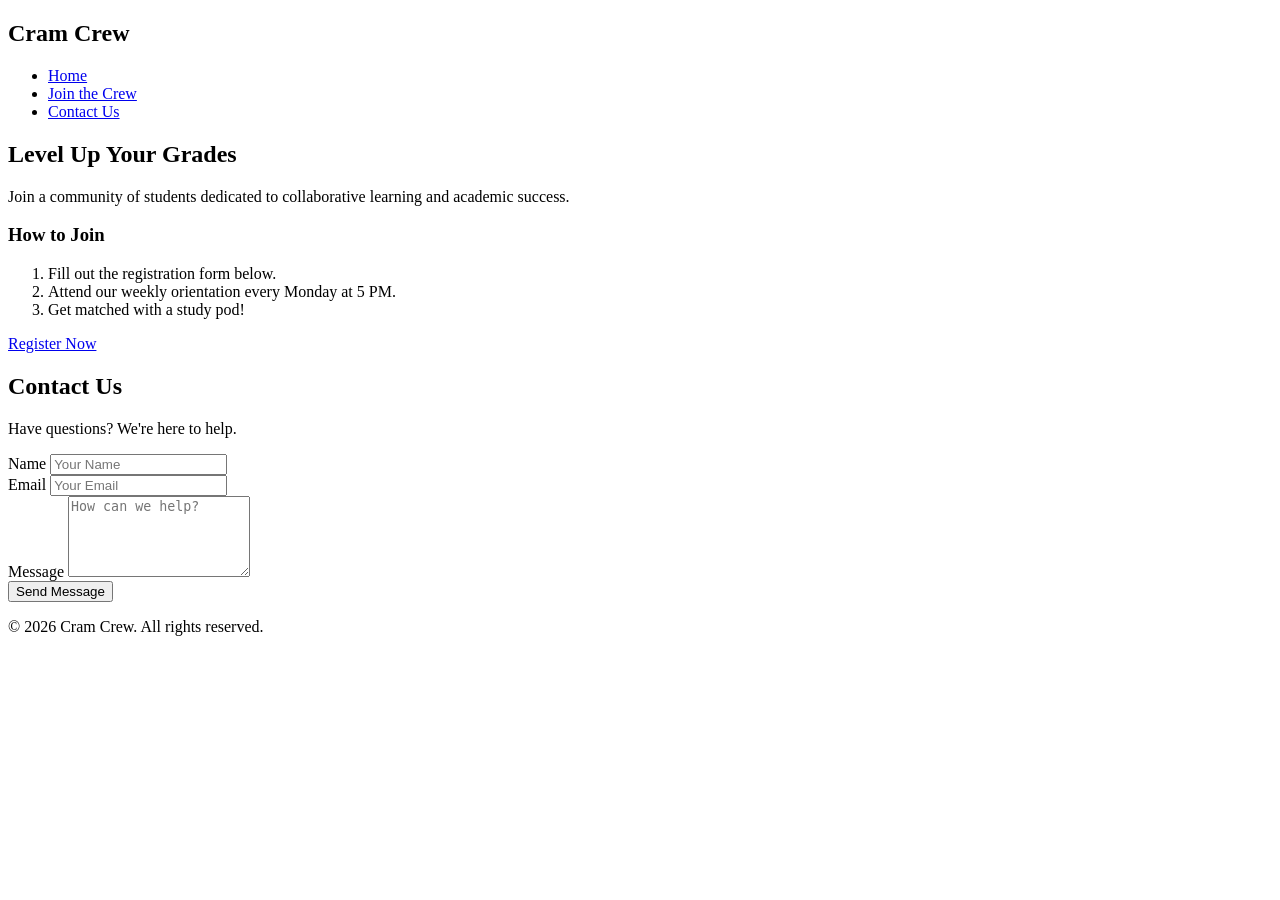
==== index.html @ 483875eb "Rename indexhtml.html to index.html" ====
<!DOCTYPE html>
<html lang="en">
<head>
    <meta charset="UTF-8">
    <meta name="viewport" content="width=device-width, initial-scale=1.0">
    <title>Cram Crew | Study Smarter Together</title>
    <link rel="stylesheet" href="style.css">
</head>
<body>

    <nav>
        <div class="container">
            <h1>Cram Crew</h1>
            <ul>
                <li><a href="#home">Home</a></li>
                <li><a href="#join">Join the Crew</a></li>
                <li><a href="#contact">Contact Us</a></li>
            </ul>
        </div>
    </nav>

    <section id="join" class="hero">
        <div class="container">
            <h2>Level Up Your Grades</h2>
            <p>Join a community of students dedicated to collaborative learning and academic success.</p>
            <div class="join-card">
                <h3>How to Join</h3>
                <ol>
                    <li>Fill out the registration form below.</li>
                    <li>Attend our weekly orientation every Monday at 5 PM.</li>
                    <li>Get matched with a study pod!</li>
                </ol>
                <a href="#" class="btn">Register Now</a>
            </div>
        </div>
    </section>

    <section id="contact" class="contact-section">
        <div class="container">
            <h2>Contact Us</h2>
            <p>Have questions? We're here to help.</p>
            
            <form class="contact-form">
                <div class="form-group">
                    <label>Name</label>
                    <input type="text" placeholder="Your Name" required>
                </div>
                <div class="form-group">
                    <label>Email</label>
                    <input type="email" placeholder="Your Email" required>
                </div>
                <div class="form-group">
                    <label>Message</label>
                    <textarea rows="5" placeholder="How can we help?"></textarea>
                </div>
                <button type="submit" class="btn">Send Message</button>
            </form>
        </div>
    </section>

    <footer>
        <p>&copy; 2026 Cram Crew. All rights reserved.</p>
    </footer>

</body>
</html>
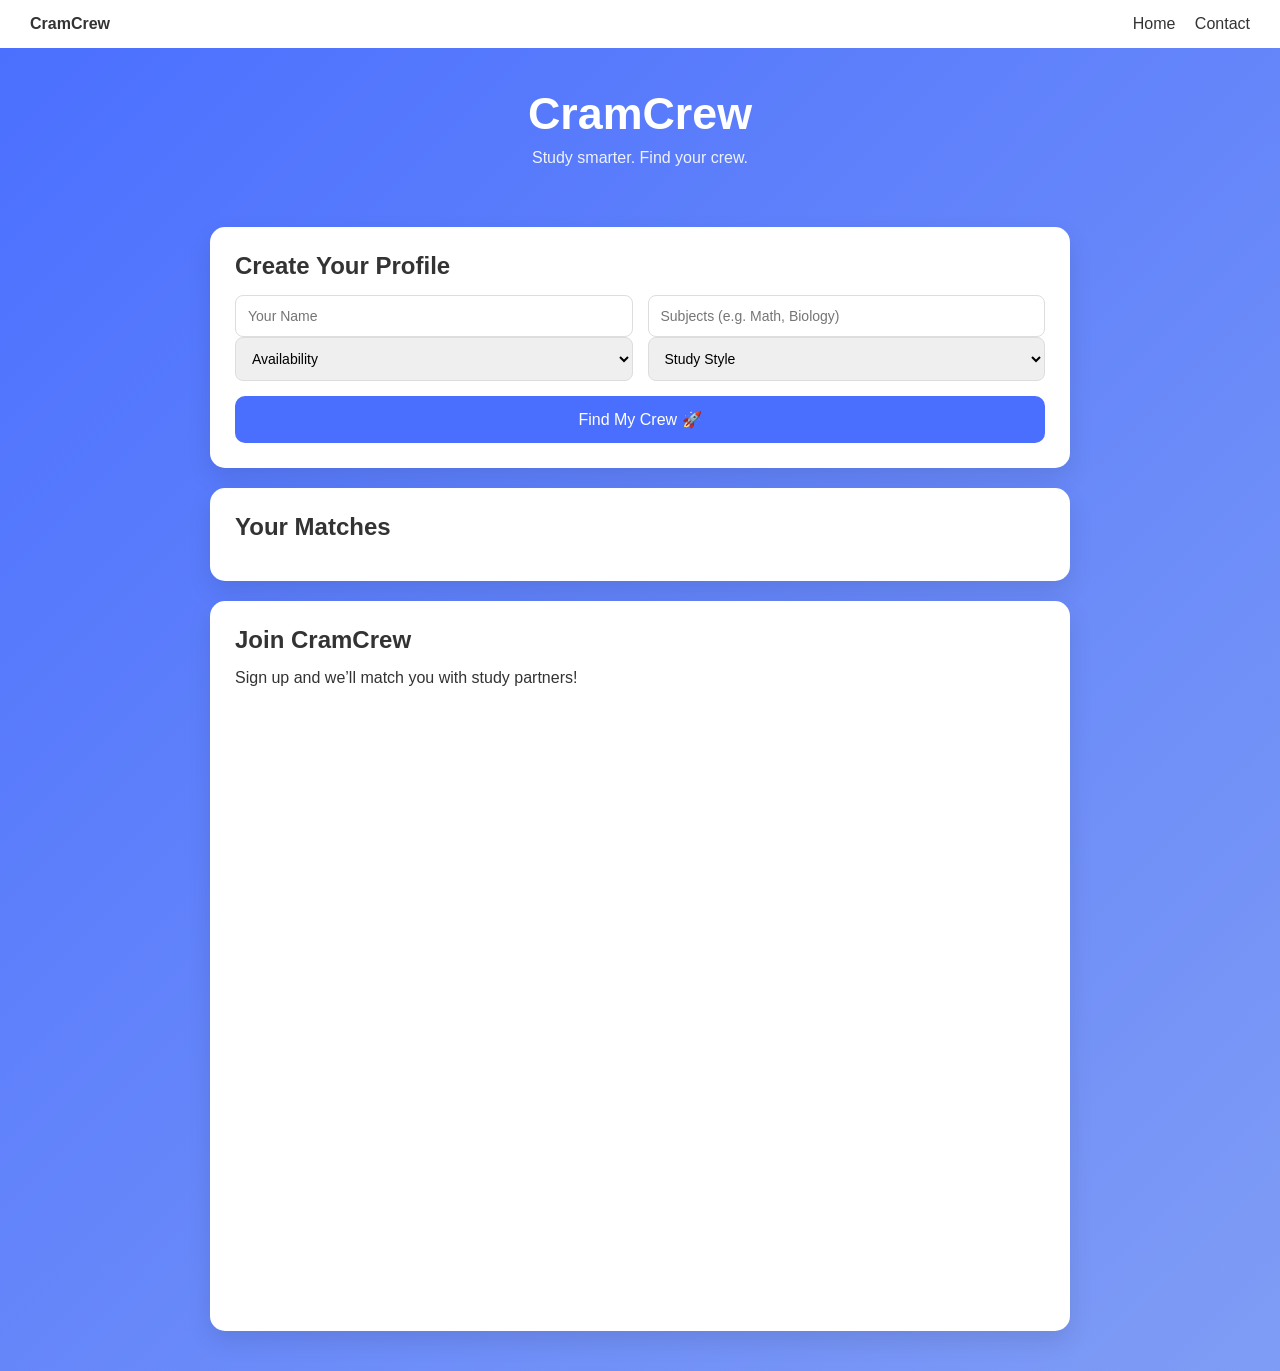
==== commit 1a73c4ad: "Update index.html" ====
--- a/index.html
+++ b/index.html
@@ -1,66 +1,226 @@
 <!DOCTYPE html>
 <html lang="en">
 <head>
-    <meta charset="UTF-8">
-    <meta name="viewport" content="width=device-width, initial-scale=1.0">
-    <title>Cram Crew | Study Smarter Together</title>
-    <link rel="stylesheet" href="style.css">
+  <meta charset="UTF-8">
+  <title>CramCrew</title>
+  <meta name="viewport" content="width=device-width, initial-scale=1.0">
+
+  <style>
+    * {
+      margin: 0;
+      padding: 0;
+      box-sizing: border-box;
+      font-family: 'Segoe UI', sans-serif;
+    }
+
+    body {
+      background: linear-gradient(135deg, #4A6FFF, #7F9CF5);
+      min-height: 100vh;
+      color: #333;
+    }
+
+    nav {
+      background: white;
+      padding: 15px 30px;
+      display: flex;
+      justify-content: space-between;
+      align-items: center;
+    }
+
+    nav a {
+      text-decoration: none;
+      margin-left: 15px;
+      color: #333;
+      font-weight: 500;
+    }
+
+    header {
+      text-align: center;
+      padding: 40px 20px;
+      color: white;
+    }
+
+    header h1 {
+      font-size: 2.8rem;
+    }
+
+    header p {
+      opacity: 0.9;
+      margin-top: 10px;
+    }
+
+    .container {
+      max-width: 900px;
+      margin: auto;
+      padding: 20px;
+    }
+
+    .card {
+      background: white;
+      border-radius: 15px;
+      padding: 25px;
+      margin-bottom: 20px;
+      box-shadow: 0 10px 25px rgba(0,0,0,0.1);
+    }
+
+    h2 {
+      margin-bottom: 15px;
+    }
+
+    .grid {
+      display: grid;
+      grid-template-columns: 1fr 1fr;
+      gap: 15px;
+    }
+
+    input, select {
+      width: 100%;
+      padding: 12px;
+      border-radius: 8px;
+      border: 1px solid #ddd;
+      font-size: 14px;
+    }
+
+    button {
+      width: 100%;
+      padding: 14px;
+      background: #4A6FFF;
+      color: white;
+      border: none;
+      border-radius: 10px;
+      font-size: 16px;
+      margin-top: 15px;
+      cursor: pointer;
+    }
+
+    button:hover {
+      background: #3b5be0;
+    }
+
+    .match-card {
+      background: #f5f7ff;
+      border-radius: 10px;
+      padding: 15px;
+      margin-top: 10px;
+      border-left: 5px solid #4A6FFF;
+    }
+
+    iframe {
+      width: 100%;
+      height: 600px;
+      border: none;
+      border-radius: 10px;
+      margin-top: 15px;
+    }
+
+    @media (max-width: 600px) {
+      .grid {
+        grid-template-columns: 1fr;
+      }
+    }
+  </style>
 </head>
+
 <body>
 
-    <nav>
-        <div class="container">
-            <h1>Cram Crew</h1>
-            <ul>
-                <li><a href="#home">Home</a></li>
-                <li><a href="#join">Join the Crew</a></li>
-                <li><a href="#contact">Contact Us</a></li>
-            </ul>
-        </div>
-    </nav>
-
-    <section id="join" class="hero">
-        <div class="container">
-            <h2>Level Up Your Grades</h2>
-            <p>Join a community of students dedicated to collaborative learning and academic success.</p>
-            <div class="join-card">
-                <h3>How to Join</h3>
-                <ol>
-                    <li>Fill out the registration form below.</li>
-                    <li>Attend our weekly orientation every Monday at 5 PM.</li>
-                    <li>Get matched with a study pod!</li>
-                </ol>
-                <a href="#" class="btn">Register Now</a>
-            </div>
-        </div>
-    </section>
-
-    <section id="contact" class="contact-section">
-        <div class="container">
-            <h2>Contact Us</h2>
-            <p>Have questions? We're here to help.</p>
-            
-            <form class="contact-form">
-                <div class="form-group">
-                    <label>Name</label>
-                    <input type="text" placeholder="Your Name" required>
-                </div>
-                <div class="form-group">
-                    <label>Email</label>
-                    <input type="email" placeholder="Your Email" required>
-                </div>
-                <div class="form-group">
-                    <label>Message</label>
-                    <textarea rows="5" placeholder="How can we help?"></textarea>
-                </div>
-                <button type="submit" class="btn">Send Message</button>
-            </form>
-        </div>
-    </section>
-
-    <footer>
-        <p>&copy; 2026 Cram Crew. All rights reserved.</p>
-    </footer>
+<!-- NAVBAR -->
+<nav>
+  <strong>CramCrew</strong>
+  <div>
+    <a href="index.html">Home</a>
+    <a href="contact.html">Contact</a>
+  </div>
+</nav>
+
+<!-- HERO -->
+<header>
+  <h1>CramCrew</h1>
+  <p>Study smarter. Find your crew.</p>
+</header>
+
+<div class="container">
+
+  <!-- PROFILE FORM -->
+  <div class="card">
+    <h2>Create Your Profile</h2>
+
+    <div class="grid">
+      <input type="text" id="name" placeholder="Your Name">
+      <input type="text" id="subjects" placeholder="Subjects (e.g. Math, Biology)">
+    </div>
+
+    <div class="grid">
+      <select id="availability">
+        <option value="">Availability</option>
+        <option>Morning</option>
+        <option>Afternoon</option>
+        <option>Evening</option>
+      </select>
+
+      <select id="style">
+        <option value="">Study Style</option>
+        <option>Quiet</option>
+        <option>Collaborative</option>
+        <option>Group</option>
+        <option>Solo</option>
+      </select>
+    </div>
+
+    <button onclick="findMatch()">Find My Crew 🚀</button>
+  </div>
+
+  <!-- MATCH RESULTS -->
+  <div class="card">
+    <h2>Your Matches</h2>
+    <div id="results"></div>
+  </div>
+
+  <!-- GOOGLE FORM SIGNUP -->
+  <div class="card">
+    <h2>Join CramCrew</h2>
+    <p>Sign up and we’ll match you with study partners!</p>
+
+    <iframe 
+      src="https://docs.google.com/forms/d/e/1FAIpQLSeMu2YCe99GbZy3Fin0Dp3nbdeV7nZCgRby3W7oGakbCK4k8g/viewform?embedded=true">
+      Loading…
+    </iframe>
+  </div>
+
+</div>
+
+<script>
+function findMatch() {
+  const name = document.getElementById("name").value;
+  const subjects = document.getElementById("subjects").value;
+  const availability = document.getElementById("availability").value;
+  const style = document.getElementById("style").value;
+
+  if (!name || !subjects || !availability || !style) {
+    alert("Please complete all fields!");
+    return;
+  }
+
+  const matches = [
+    { name: "Alex", subjects: "Math", style: "Collaborative" },
+    { name: "Jordan", subjects: "Biology", style: "Quiet" },
+    { name: "Taylor", subjects: "Chemistry", style: "Group" }
+  ];
+
+  let output = "";
+
+  matches.forEach(match => {
+    output += `
+      <div class="match-card">
+        <strong>${match.name}</strong><br>
+        📚 ${match.subjects}<br>
+        🤝 ${match.style}
+      </div>
+    `;
+  });
+
+  document.getElementById("results").innerHTML = output;
+}
+</script>
 
 </body>
 </html>
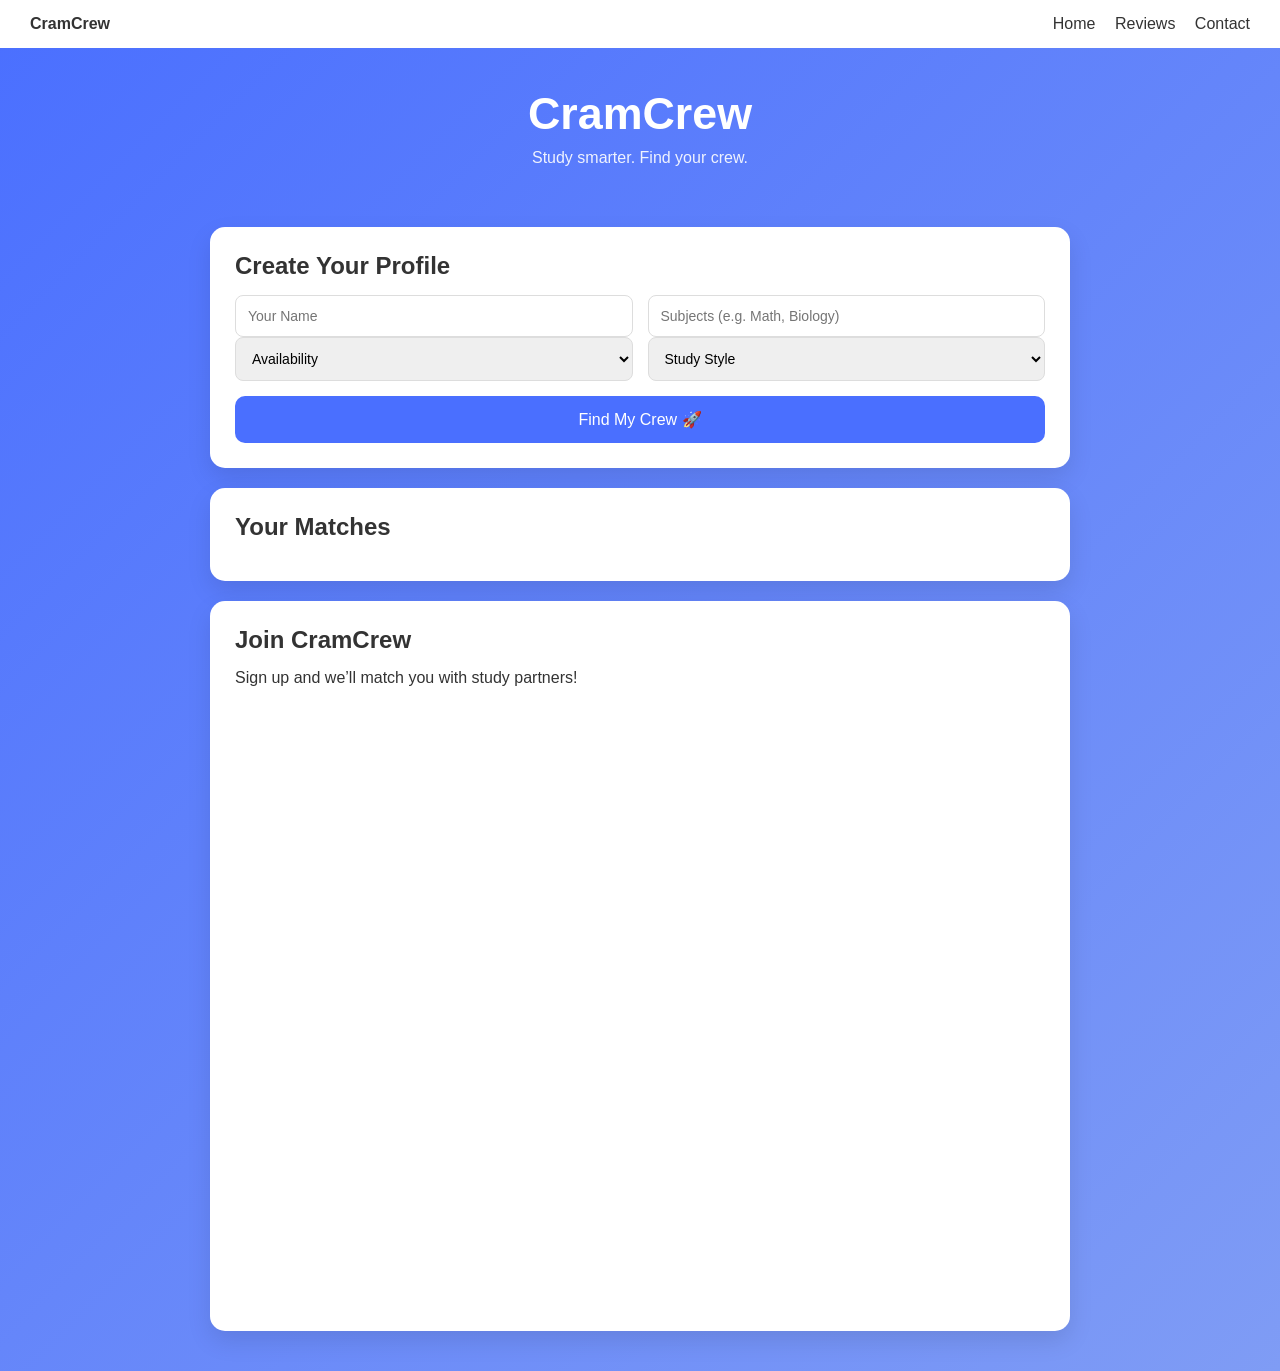
==== commit 7155afbb: "Update index.html" ====
--- a/index.html
+++ b/index.html
@@ -128,6 +128,7 @@
   <strong>CramCrew</strong>
   <div>
     <a href="index.html">Home</a>
+    <a href="reviews.html">Reviews</a>
     <a href="contact.html">Contact</a>
   </div>
 </nav>
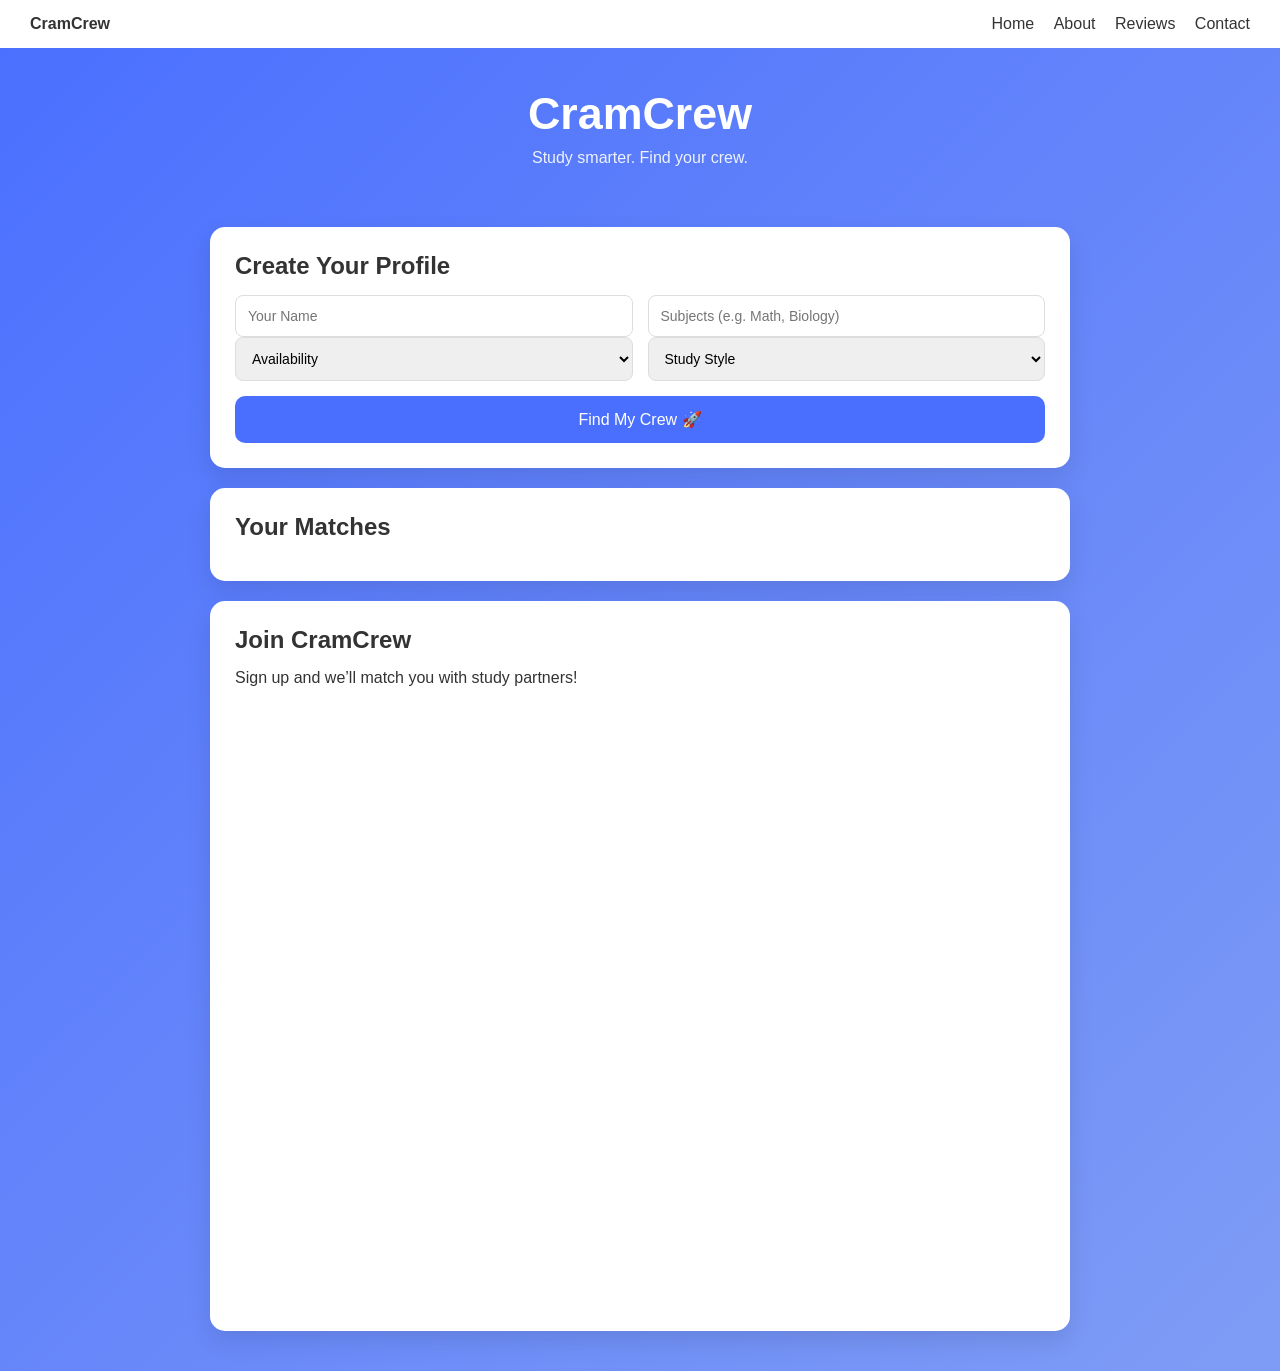
==== commit 6ead0481: "Update index.html" ====
--- a/index.html
+++ b/index.html
@@ -128,6 +128,7 @@
   <strong>CramCrew</strong>
   <div>
     <a href="index.html">Home</a>
+    <a href="about.html">About</a>
     <a href="reviews.html">Reviews</a>
     <a href="contact.html">Contact</a>
   </div>
@@ -202,9 +203,10 @@
   }
 
   const matches = [
-    { name: "Alex", subjects: "Math", style: "Collaborative" },
-    { name: "Jordan", subjects: "Biology", style: "Quiet" },
-    { name: "Taylor", subjects: "Chemistry", style: "Group" }
+    { name: "Avi", subjects: "Math", style: "Collaborative" },
+    { name: "Aarushi", subjects: "Biology", style: "Quiet" },
+    { name: "Anshika", subjects: "Chemistry", style: "Group" },
+    {name: "Ishaan", subjects: "Wrestling", style: "Group" }
   ];
 
   let output = "";
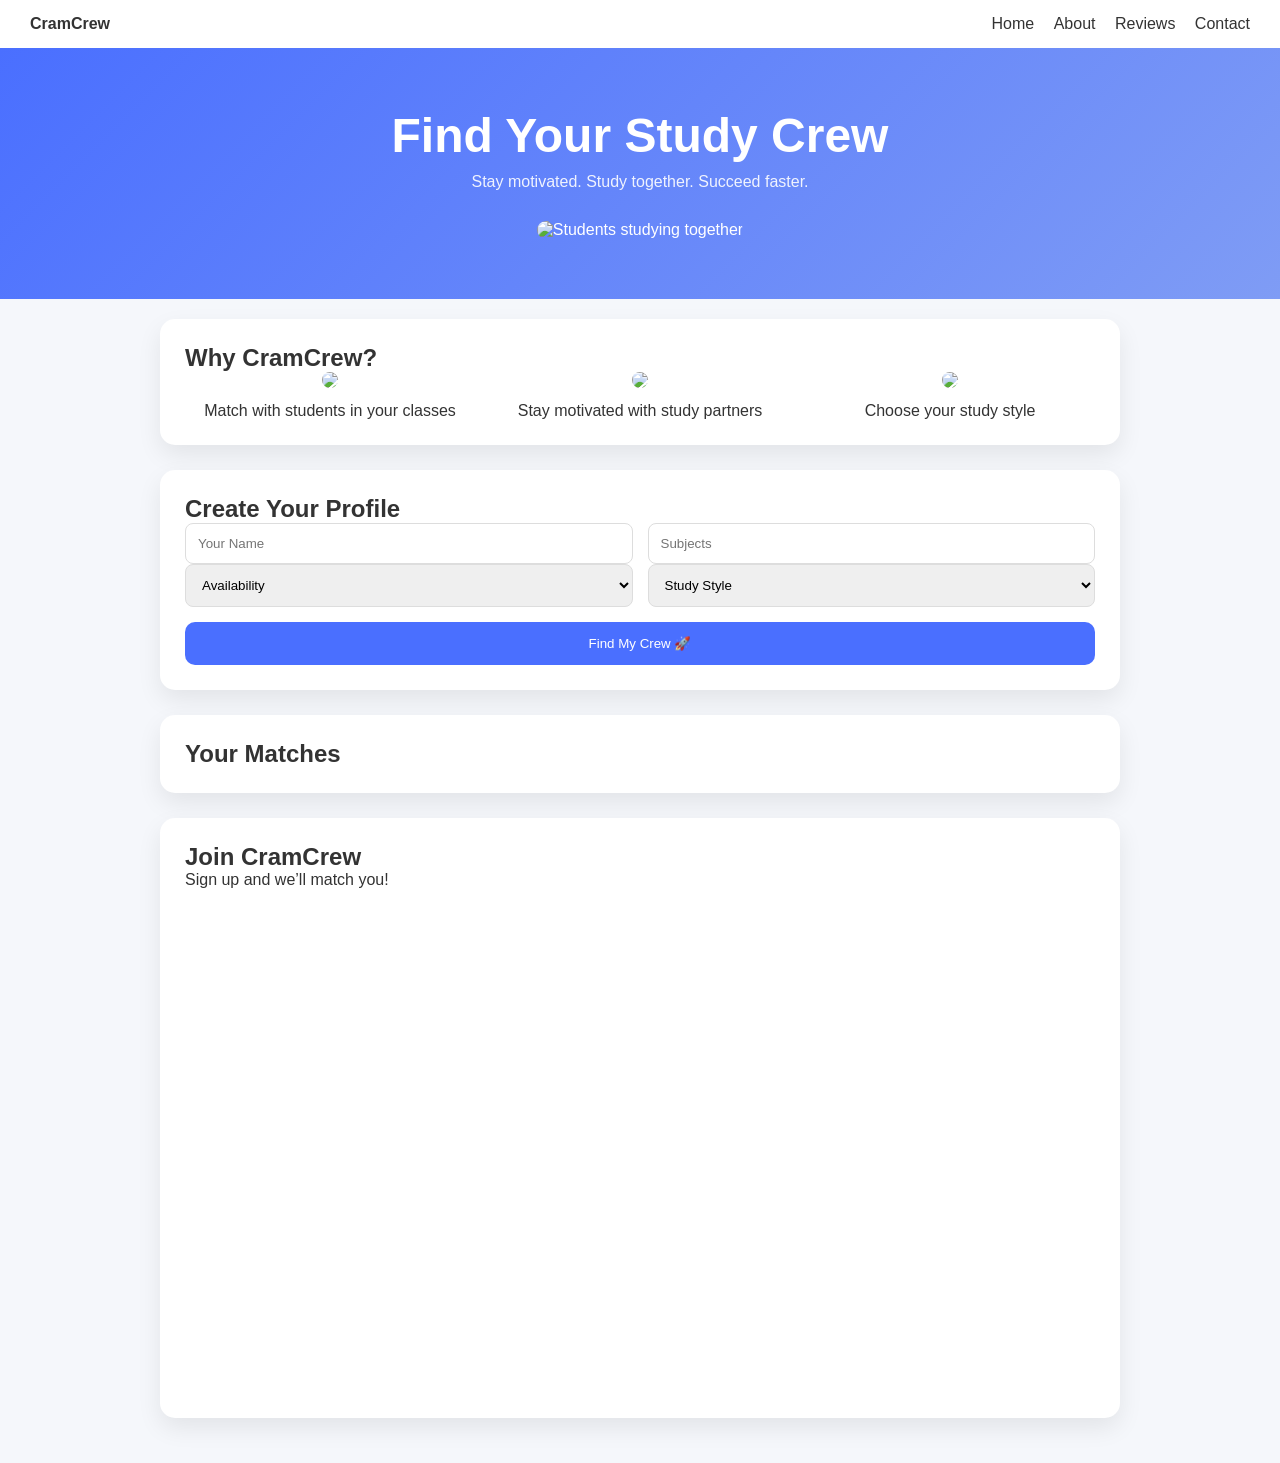
==== commit b6c82631: "Update index.html" ====
--- a/index.html
+++ b/index.html
@@ -1,129 +1,151 @@
 <!DOCTYPE html>
 <html lang="en">
 <head>
-  <meta charset="UTF-8">
-  <title>CramCrew</title>
-  <meta name="viewport" content="width=device-width, initial-scale=1.0">
-
-  <style>
-    * {
-      margin: 0;
-      padding: 0;
-      box-sizing: border-box;
-      font-family: 'Segoe UI', sans-serif;
-    }
-
-    body {
-      background: linear-gradient(135deg, #4A6FFF, #7F9CF5);
-      min-height: 100vh;
-      color: #333;
-    }
-
-    nav {
-      background: white;
-      padding: 15px 30px;
-      display: flex;
-      justify-content: space-between;
-      align-items: center;
-    }
-
-    nav a {
-      text-decoration: none;
-      margin-left: 15px;
-      color: #333;
-      font-weight: 500;
-    }
-
-    header {
-      text-align: center;
-      padding: 40px 20px;
-      color: white;
-    }
-
-    header h1 {
-      font-size: 2.8rem;
-    }
-
-    header p {
-      opacity: 0.9;
-      margin-top: 10px;
-    }
-
-    .container {
-      max-width: 900px;
-      margin: auto;
-      padding: 20px;
-    }
-
-    .card {
-      background: white;
-      border-radius: 15px;
-      padding: 25px;
-      margin-bottom: 20px;
-      box-shadow: 0 10px 25px rgba(0,0,0,0.1);
-    }
-
-    h2 {
-      margin-bottom: 15px;
-    }
-
-    .grid {
-      display: grid;
-      grid-template-columns: 1fr 1fr;
-      gap: 15px;
-    }
-
-    input, select {
-      width: 100%;
-      padding: 12px;
-      border-radius: 8px;
-      border: 1px solid #ddd;
-      font-size: 14px;
-    }
-
-    button {
-      width: 100%;
-      padding: 14px;
-      background: #4A6FFF;
-      color: white;
-      border: none;
-      border-radius: 10px;
-      font-size: 16px;
-      margin-top: 15px;
-      cursor: pointer;
-    }
-
-    button:hover {
-      background: #3b5be0;
-    }
-
-    .match-card {
-      background: #f5f7ff;
-      border-radius: 10px;
-      padding: 15px;
-      margin-top: 10px;
-      border-left: 5px solid #4A6FFF;
-    }
-
-    iframe {
-      width: 100%;
-      height: 600px;
-      border: none;
-      border-radius: 10px;
-      margin-top: 15px;
-    }
-
-    @media (max-width: 600px) {
-      .grid {
-        grid-template-columns: 1fr;
-      }
-    }
-  </style>
+<meta charset="UTF-8">
+<title>CramCrew</title>
+<meta name="viewport" content="width=device-width, initial-scale=1.0">
+
+<style>
+* {
+  margin: 0;
+  padding: 0;
+  box-sizing: border-box;
+  font-family: 'Segoe UI', sans-serif;
+}
+
+body {
+  background: #f5f7fb;
+  color: #333;
+}
+
+/* NAV */
+nav {
+  background: white;
+  padding: 15px 30px;
+  display: flex;
+  justify-content: space-between;
+  align-items: center;
+  box-shadow: 0 2px 8px rgba(0,0,0,0.05);
+}
+
+nav a {
+  margin-left: 15px;
+  text-decoration: none;
+  color: #333;
+}
+
+/* HERO */
+.hero {
+  background: linear-gradient(135deg, #4A6FFF, #7F9CF5);
+  color: white;
+  text-align: center;
+  padding: 60px 20px;
+}
+
+.hero h1 {
+  font-size: 3rem;
+}
+
+.hero p {
+  margin-top: 10px;
+  opacity: 0.9;
+}
+
+/* IMAGE BANNER */
+.hero img {
+  width: 90%;
+  max-width: 700px;
+  margin-top: 30px;
+  border-radius: 15px;
+}
+
+/* CONTAINER */
+.container {
+  max-width: 1000px;
+  margin: auto;
+  padding: 20px;
+}
+
+/* CARD */
+.card {
+  background: white;
+  padding: 25px;
+  border-radius: 15px;
+  margin-bottom: 25px;
+  box-shadow: 0 10px 25px rgba(0,0,0,0.08);
+}
+
+/* GRID */
+.grid {
+  display: grid;
+  grid-template-columns: 1fr 1fr;
+  gap: 15px;
+}
+
+input, select {
+  padding: 12px;
+  border-radius: 8px;
+  border: 1px solid #ddd;
+  width: 100%;
+}
+
+button {
+  margin-top: 15px;
+  padding: 14px;
+  width: 100%;
+  background: #4A6FFF;
+  color: white;
+  border: none;
+  border-radius: 10px;
+  cursor: pointer;
+}
+
+button:hover {
+  background: #3b5be0;
+}
+
+/* MATCH */
+.match-card {
+  background: #eef2ff;
+  padding: 15px;
+  border-radius: 10px;
+  margin-top: 10px;
+}
+
+/* FEATURE SECTION */
+.features {
+  display: grid;
+  grid-template-columns: repeat(3, 1fr);
+  gap: 20px;
+  text-align: center;
+}
+
+.features img {
+  width: 100%;
+  border-radius: 10px;
+  margin-bottom: 10px;
+}
+
+/* FORM */
+iframe {
+  width: 100%;
+  height: 500px;
+  border-radius: 10px;
+  border: none;
+}
+
+/* MOBILE */
+@media (max-width: 700px) {
+  .grid, .features {
+    grid-template-columns: 1fr;
+  }
+}
+</style>
 </head>
 
 <body>
 
-<!-- NAVBAR -->
+<!-- NAV -->
 <nav>
   <strong>CramCrew</strong>
   <div>
@@ -135,20 +157,45 @@
 </nav>
 
 <!-- HERO -->
-<header>
-  <h1>CramCrew</h1>
-  <p>Study smarter. Find your crew.</p>
-</header>
+<div class="hero">
+  <h1>Find Your Study Crew</h1>
+  <p>Stay motivated. Study together. Succeed faster.</p>
+
+  <img src="https://images.unsplash.com/photo-1522202176988-66273c2fd55f" alt="Students studying together">
+</div>
 
 <div class="container">
 
-  <!-- PROFILE FORM -->
+  <!-- FEATURES -->
+  <div class="card">
+    <h2>Why CramCrew?</h2>
+    <div class="features">
+
+      <div>
+        <img src="https://images.unsplash.com/photo-1519389950473-47ba0277781c">
+        <p>Match with students in your classes</p>
+      </div>
+
+      <div>
+        <img src="https://images.unsplash.com/photo-1523240795612-9a054b0db644">
+        <p>Stay motivated with study partners</p>
+      </div>
+
+      <div>
+        <img src="https://images.unsplash.com/photo-1434030216411-0b793f4b4173">
+        <p>Choose your study style</p>
+      </div>
+
+    </div>
+  </div>
+
+  <!-- PROFILE -->
   <div class="card">
     <h2>Create Your Profile</h2>
 
     <div class="grid">
       <input type="text" id="name" placeholder="Your Name">
-      <input type="text" id="subjects" placeholder="Subjects (e.g. Math, Biology)">
+      <input type="text" id="subjects" placeholder="Subjects">
     </div>
 
     <div class="grid">
@@ -171,54 +218,32 @@
     <button onclick="findMatch()">Find My Crew 🚀</button>
   </div>
 
-  <!-- MATCH RESULTS -->
+  <!-- MATCHES -->
   <div class="card">
     <h2>Your Matches</h2>
     <div id="results"></div>
   </div>
 
-  <!-- GOOGLE FORM SIGNUP -->
+  <!-- GOOGLE FORM -->
   <div class="card">
     <h2>Join CramCrew</h2>
-    <p>Sign up and we’ll match you with study partners!</p>
-
-    <iframe 
-      src="https://docs.google.com/forms/d/e/1FAIpQLSeMu2YCe99GbZy3Fin0Dp3nbdeV7nZCgRby3W7oGakbCK4k8g/viewform?embedded=true">
-      Loading…
-    </iframe>
+    <p>Sign up and we’ll match you!</p>
+
+    <iframe src="https://docs.google.com/forms/d/e/1FAIpQLSeMu2YCe99GbZy3Fin0Dp3nbdeV7nZCgRby3W7oGakbCK4k8g/viewform?embedded=true"></iframe>
   </div>
 
 </div>
 
 <script>
 function findMatch() {
-  const name = document.getElementById("name").value;
-  const subjects = document.getElementById("subjects").value;
-  const availability = document.getElementById("availability").value;
-  const style = document.getElementById("style").value;
-
-  if (!name || !subjects || !availability || !style) {
-    alert("Please complete all fields!");
-    return;
-  }
-
   const matches = [
-    { name: "Avi", subjects: "Math", style: "Collaborative" },
-    { name: "Aarushi", subjects: "Biology", style: "Quiet" },
-    { name: "Anshika", subjects: "Chemistry", style: "Group" },
-    {name: "Ishaan", subjects: "Wrestling", style: "Group" }
+    { name: "Alex", subject: "Math" },
+    { name: "Jordan", subject: "Biology" }
   ];
 
   let output = "";
-
-  matches.forEach(match => {
-    output += `
-      <div class="match-card">
-        <strong>${match.name}</strong><br>
-        📚 ${match.subjects}<br>
-        🤝 ${match.style}
-      </div>
-    `;
+  matches.forEach(m => {
+    output += `<div class="match-card"><strong>${m.name}</strong><br>${m.subject}</div>`;
   });
 
   document.getElementById("results").innerHTML = output;
